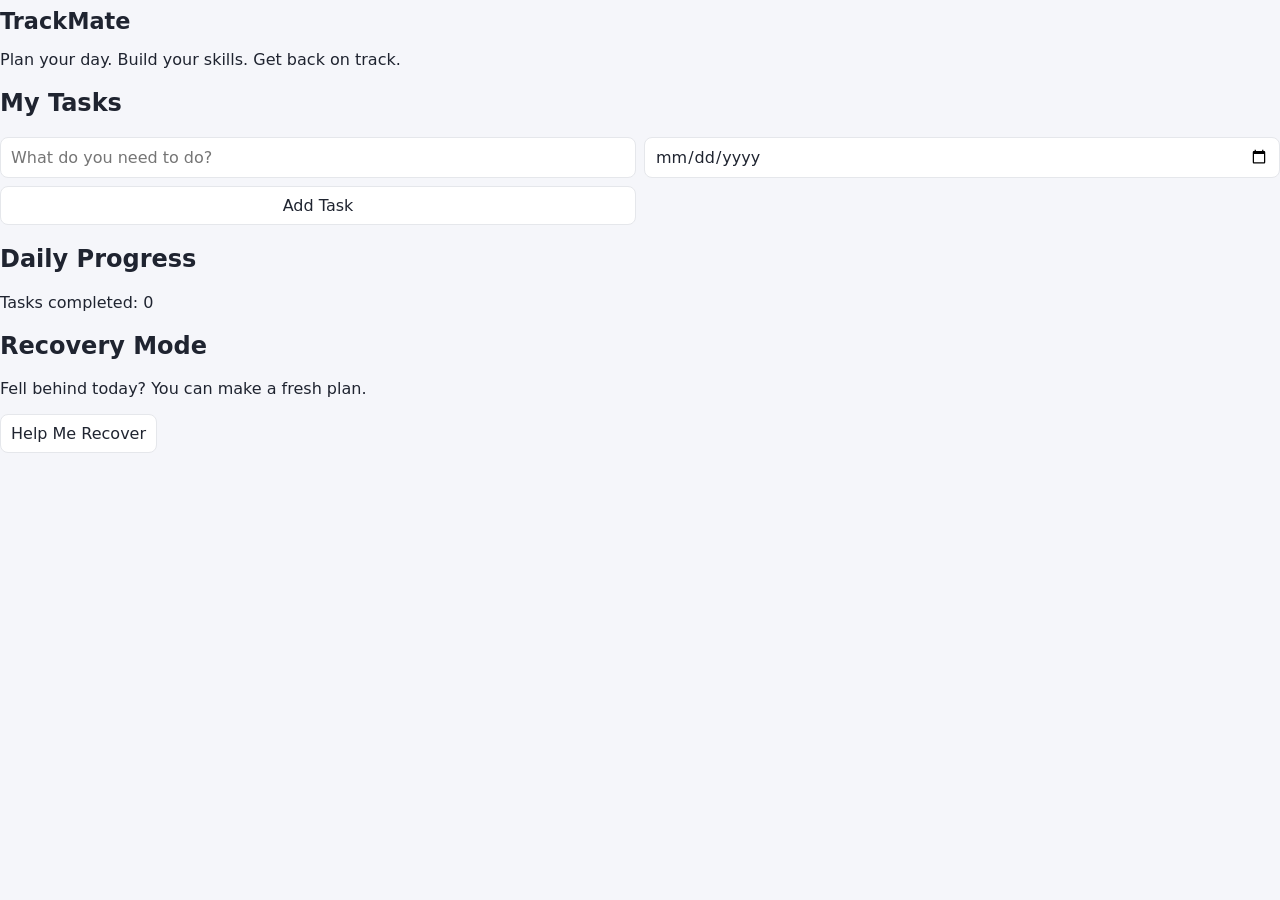
==== index.html @ 180ec4a2 "Add TrackMate student task tracker" ====
<!DOCTYPE html>
<html lang="en">
<head>
    <meta charset="UTF-8">
    <meta name="viewport" content="width=device-width, initial-scale=1.0">
    <title>TrackMate</title>
    <link rel="stylesheet" href="style.css">
</head>
<body>

    <header>
        <h1>TrackMate</h1>
        <p>Plan your day. Build your skills. Get back on track.</p>
    </header>

    <main>
        <section>
            <h2>My Tasks</h2>

            <form id="taskForm">
                <input
                    type="text"
                    id="taskInput"
                    placeholder="What do you need to do?"
                    required
                >

                <input type="date" id="taskDeadline" required>

                <button type="submit">Add Task</button>
            </form>

            <ul id="taskList"></ul>
        </section>

        <section>
            <h2>Daily Progress</h2>
            <p>Tasks completed: <span id="completedCount">0</span></p>
        </section>

        <section>
            <h2>Recovery Mode</h2>
            <p>Fell behind today? You can make a fresh plan.</p>
            <button id="recoveryButton">Help Me Recover</button>
            <p id="recoveryResult"></p>
        </section>
    </main>

    <script src="script.js"></script>
</body>
</html>
---- style.css ----
:root {
  --bg: #f5f6fa;
  --card: #fff;
  --text: #1f2430;
  --muted: #6b7280;
  --primary: #4f46e5;
  --border: #e5e7eb;
  --high: #ef4444;
  --med: #f59e0b;
  --low: #10b981;
}

@media (prefers-color-scheme: dark) {
  :root {
    --bg: #111827;
    --card: #1f2937;
    --text: #f3f4f6;
    --muted: #9ca3af;
    --border: #374151;
  }
}

* { box-sizing: border-box; }

body {
  margin: 0;
  font-family: system-ui, -apple-system, "Segoe UI", Roboto, sans-serif;
  background: var(--bg);
  color: var(--text);
}

.wrap { max-width: 820px; margin: 0 auto; padding: 16px; }

h1 { font-size: 1.4rem; margin: 8px 0 14px; }

.card {
  background: var(--card);
  border: 1px solid var(--border);
  border-radius: 12px;
  padding: 14px;
  margin-bottom: 14px;
}

/* Stats */
.stats { display: grid; grid-template-columns: repeat(4, 1fr); gap: 8px; text-align: center; }
.stats b { display: block; font-size: 1.3rem; }
.stats span { font-size: 0.75rem; color: var(--muted); }

.bar { height: 8px; background: var(--border); border-radius: 99px; overflow: hidden; margin-top: 12px; }
.bar div { height: 100%; background: var(--primary); width: 0; transition: width 0.3s; }

/* Form */
form { display: grid; grid-template-columns: 1fr 1fr; gap: 8px; }
form .full { grid-column: 1 / -1; }

input, select, textarea, button {
  font: inherit;
  padding: 9px 10px;
  border-radius: 8px;
  border: 1px solid var(--border);
  background: var(--card);
  color: var(--text);
  width: 100%;
}

textarea { resize: vertical; min-height: 54px; }
button { cursor: pointer; width: auto; }
.primary { background: var(--primary); color: #fff; border-color: var(--primary); font-weight: 600; }

/* Toolbar */
.toolbar { display: flex; flex-wrap: wrap; gap: 8px; margin-bottom: 12px; }
.toolbar input { flex: 1 1 160px; }
.toolbar select { flex: 0 1 130px; }

/* Tasks */
.task { display: flex; gap: 10px; align-items: flex-start; border-left: 4px solid var(--med); }
.task.high { border-left-color: var(--high); }
.task.low { border-left-color: var(--low); }
.task.done .title { text-decoration: line-through; color: var(--muted); }
.task input[type=checkbox] { width: 20px; height: 20px; margin-top: 3px; flex: none; }

.body { flex: 1; min-width: 0; }
.title { font-weight: 600; word-break: break-word; }
.meta { font-size: 0.8rem; color: var(--muted); margin-top: 4px; display: flex; flex-wrap: wrap; gap: 8px; }
.tag { background: var(--bg); padding: 2px 8px; border-radius: 99px; border: 1px solid var(--border); }
.overdue { color: var(--high); font-weight: 600; }
.notes { font-size: 0.85rem; margin-top: 6px; color: var(--muted); }

.actions button { padding: 4px 8px; font-size: 0.8rem; margin-left: 4px; }
.empty { text-align: center; color: var(--muted); padding: 24px; }

@media (max-width: 480px) {
  form { grid-template-columns: 1fr; }
}
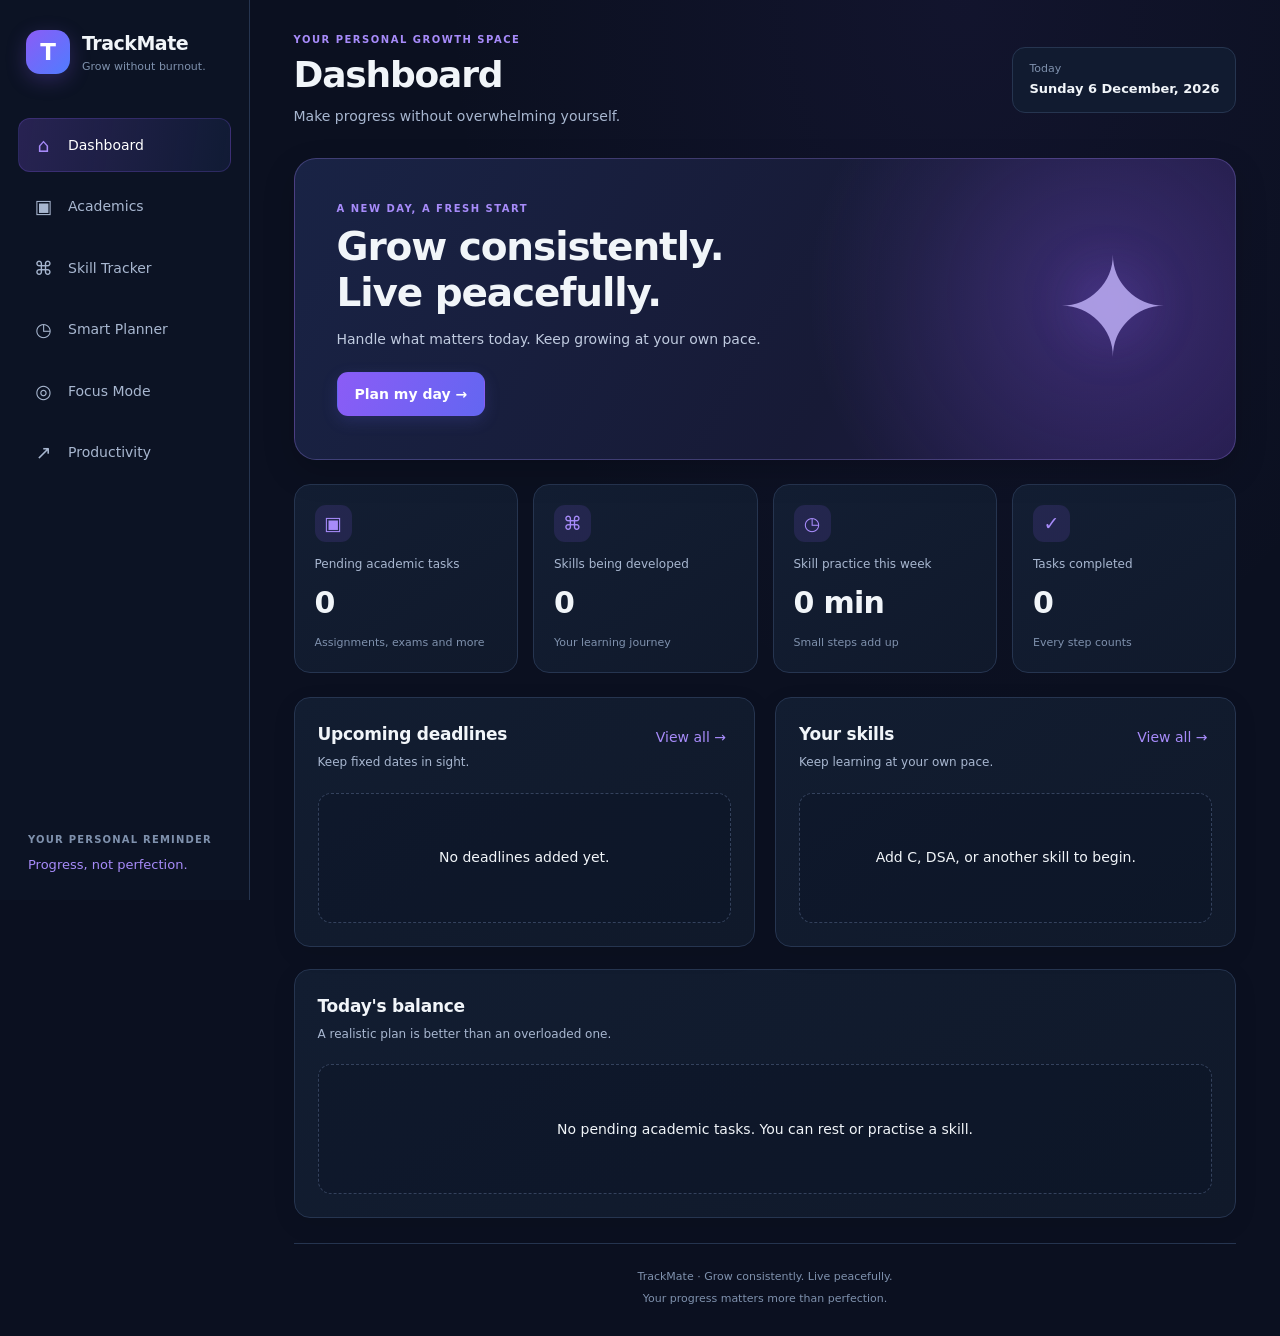
==== commit 6c38f206: "Task completed" ====
--- a/index.html
+++ b/index.html
@@ -1,51 +1,589 @@
+
 <!DOCTYPE html>
 <html lang="en">
 <head>
     <meta charset="UTF-8">
     <meta name="viewport" content="width=device-width, initial-scale=1.0">
-    <title>TrackMate</title>
+
+    <meta name="theme-color" content="#0b1020">
+    <meta name="description" content="TrackMate helps students balance academics, skill development, focus and rest.">
+
+    <title>TrackMate | Grow Consistently, Live Peacefully</title>
+
     <link rel="stylesheet" href="style.css">
+    <script src="script.js" defer></script>
 </head>
+
 <body>
-
-    <header>
-        <h1>TrackMate</h1>
-        <p>Plan your day. Build your skills. Get back on track.</p>
-    </header>
-
-    <main>
-        <section>
-            <h2>My Tasks</h2>
-
-            <form id="taskForm">
-                <input
-                    type="text"
-                    id="taskInput"
-                    placeholder="What do you need to do?"
-                    required
-                >
-
-                <input type="date" id="taskDeadline" required>
-
-                <button type="submit">Add Task</button>
-            </form>
-
-            <ul id="taskList"></ul>
-        </section>
-
-        <section>
-            <h2>Daily Progress</h2>
-            <p>Tasks completed: <span id="completedCount">0</span></p>
-        </section>
-
-        <section>
-            <h2>Recovery Mode</h2>
-            <p>Fell behind today? You can make a fresh plan.</p>
-            <button id="recoveryButton">Help Me Recover</button>
-            <p id="recoveryResult"></p>
-        </section>
-    </main>
-
-    <script src="script.js"></script>
+    <div class="app-container">
+
+        <!-- SIDEBAR -->
+        <aside class="sidebar">
+            <div class="brand">
+                <div class="brand-icon">T</div>
+                <div>
+                    <h2>TrackMate</h2>
+                    <p>Grow without burnout.</p>
+                </div>
+            </div>
+
+            <nav class="navigation" aria-label="Main navigation">
+                <button class="nav-item active" data-section="dashboard">
+                    <span>⌂</span> Dashboard
+                </button>
+
+                <button class="nav-item" data-section="academics">
+                    <span>▣</span> Academics
+                </button>
+
+                <button class="nav-item" data-section="skills">
+                    <span>⌘</span> Skill Tracker
+                </button>
+
+                <button class="nav-item" data-section="planner">
+                    <span>◷</span> Smart Planner
+                </button>
+
+                <button class="nav-item" data-section="focus">
+                    <span>◎</span> Focus Mode
+                </button>
+
+                <button class="nav-item" data-section="analytics">
+                    <span>↗</span> Productivity
+                </button>
+            </nav>
+
+            <div class="sidebar-footer">
+                <p>YOUR PERSONAL REMINDER</p>
+                <p class="sidebar-quote">
+                    Progress, not perfection.
+                </p>
+            </div>
+        </aside>
+
+        <!-- MAIN CONTENT -->
+        <main class="main-content">
+
+            <header class="topbar">
+                <div>
+                    <p class="eyebrow">YOUR PERSONAL GROWTH SPACE</p>
+                    <h1 id="pageTitle">Dashboard</h1>
+                    <p id="pageSubtitle">
+                        Make progress without overwhelming yourself.
+                    </p>
+                </div>
+
+                <div class="today-display">
+                    <span>Today</span>
+                    <strong id="currentDate">--</strong>
+                </div>
+            </header>
+
+            <!-- DASHBOARD -->
+            <section class="app-section active" id="dashboard">
+                <div class="welcome-card">
+                    <div>
+                        <p class="eyebrow">A NEW DAY, A FRESH START</p>
+                        <h2>Grow consistently.<br>Live peacefully.</h2>
+                        <p>
+                            Handle what matters today. Keep growing at
+                            your own pace.
+                        </p>
+                        <button class="primary-button" data-go="planner">
+                            Plan my day →
+                        </button>
+                    </div>
+                    <div class="welcome-decoration" aria-hidden="true">
+                        ✦
+                    </div>
+                </div>
+
+                <div class="stats-grid">
+                    <article class="stat-card">
+                        <span class="stat-icon">▣</span>
+                        <p>Pending academic tasks</p>
+                        <h3 id="pendingCount">0</h3>
+                        <span>Assignments, exams and more</span>
+                    </article>
+
+                    <article class="stat-card">
+                        <span class="stat-icon">⌘</span>
+                        <p>Skills being developed</p>
+                        <h3 id="skillCount">0</h3>
+                        <span>Your learning journey</span>
+                    </article>
+
+                    <article class="stat-card">
+                        <span class="stat-icon">◷</span>
+                        <p>Skill practice this week</p>
+                        <h3 id="weeklySkillTime">0 min</h3>
+                        <span>Small steps add up</span>
+                    </article>
+
+                    <article class="stat-card">
+                        <span class="stat-icon">✓</span>
+                        <p>Tasks completed</p>
+                        <h3 id="completedCount">0</h3>
+                        <span>Every step counts</span>
+                    </article>
+                </div>
+
+                <div class="content-grid">
+                    <article class="panel">
+                        <div class="panel-heading">
+                            <div>
+                                <h2>Upcoming deadlines</h2>
+                                <p>Keep fixed dates in sight.</p>
+                            </div>
+                            <button class="text-button" data-go="academics">
+                                View all →
+                            </button>
+                        </div>
+                        <div id="upcomingDeadlines" class="empty-state">
+                            <span>✦</span>
+                            <p>No deadlines added yet.</p>
+                            <small>Add an assignment or exam to get started.</small>
+                        </div>
+                    </article>
+
+                    <article class="panel">
+                        <div class="panel-heading">
+                            <div>
+                                <h2>Your skills</h2>
+                                <p>Keep learning at your own pace.</p>
+                            </div>
+                            <button class="text-button" data-go="skills">
+                                View all →
+                            </button>
+                        </div>
+                        <div id="dashboardSkills" class="empty-state">
+                            <span>⌘</span>
+                            <p>Your learning journey starts here.</p>
+                            <small>Add C, DSA or any skill you want to learn.</small>
+                        </div>
+                    </article>
+                </div>
+
+                <article class="panel">
+                    <div class="panel-heading">
+                        <div>
+                            <h2>Today's balance</h2>
+                            <p>A realistic plan is better than an overloaded one.</p>
+                        </div>
+                    </div>
+
+                    <div id="dashboardPlan" class="empty-state">
+                        <p>Your day doesn't need to be perfect.</p>
+                        <small>Tell TrackMate how much time you have.</small>
+                        <button class="primary-button" data-go="planner">
+                            Build today's plan
+                        </button>
+                    </div>
+                </article>
+            </section>
+
+            <!-- ACADEMICS -->
+            <section class="app-section" id="academics">
+                <div class="section-intro">
+                    <h2>Academic Tracker</h2>
+                    <p>
+                        Deadlines are fixed. Your plan can adapt around them.
+                    </p>
+                </div>
+
+                <div class="content-grid">
+                    <article class="panel">
+                        <h2>Add academic work</h2>
+                        <p class="panel-description">
+                            Record the actual due date and estimated effort.
+                        </p>
+
+                        <form id="academicForm" class="app-form">
+                            <label for="academicTitle">Task name</label>
+                            <input
+                                id="academicTitle"
+                                name="title"
+                                type="text"
+                                placeholder="e.g. Physics assignment"
+                                maxlength="120"
+                                required
+                            >
+
+                            <label for="academicType">Type</label>
+                            <select id="academicType" name="type" required>
+                                <option value="assignment">Assignment</option>
+                                <option value="exam">Exam</option>
+                                <option value="quiz">Quiz</option>
+                                <option value="project">Project</option>
+                                <option value="other">Other</option>
+                            </select>
+
+                            <label for="academicSubject">Subject</label>
+                            <input
+                                id="academicSubject"
+                                name="subject"
+                                type="text"
+                                placeholder="e.g. Mathematics"
+                                maxlength="100"
+                            >
+
+                            <label for="academicDeadline">Fixed deadline</label>
+                            <input
+                                id="academicDeadline"
+                                name="deadline"
+                                type="date"
+                                required
+                            >
+
+                            <label for="academicEffort">
+                                Estimated work needed (minutes)
+                            </label>
+                            <input
+                                id="academicEffort"
+                                name="effort"
+                                type="number"
+                                min="5"
+                                max="1440"
+                                value="60"
+                                required
+                            >
+
+                            <label for="academicPriority">Priority</label>
+                            <select id="academicPriority" name="priority">
+                                <option value="high">High</option>
+                                <option value="medium" selected>Medium</option>
+                                <option value="low">Low</option>
+                            </select>
+
+                            <button type="submit" class="primary-button">
+                                + Add academic task
+                            </button>
+                        </form>
+                    </article>
+
+                    <article class="panel">
+                        <div class="panel-heading">
+                            <div>
+                                <h2>Your academic schedule</h2>
+                                <p>Sorted by urgency and date.</p>
+                            </div>
+                        </div>
+                        <div id="academicTaskList" class="item-list">
+                            <p class="empty-message">
+                                Your academic tasks will appear here.
+                            </p>
+                        </div>
+                    </article>
+                </div>
+            </section>
+
+            <!-- SKILL TRACKER -->
+            <section class="app-section" id="skills">
+                <div class="section-intro">
+                    <h2>Skill Growth Tracker</h2>
+                    <p>
+                        Build valuable skills alongside your academics,
+                        one session at a time.
+                    </p>
+                </div>
+
+                <div class="stats-grid">
+                    <article class="stat-card">
+                        <p>Active skills</p>
+                        <h3 id="totalSkills">0</h3>
+                    </article>
+                    <article class="stat-card">
+                        <p>Total practice time</p>
+                        <h3 id="totalSkillTime">0 min</h3>
+                    </article>
+                    <article class="stat-card">
+                        <p>Topics completed</p>
+                        <h3 id="topicsCompleted">0</h3>
+                    </article>
+                    <article class="stat-card">
+                        <p>Sessions logged</p>
+                        <h3 id="totalSessions">0</h3>
+                    </article>
+                </div>
+
+                <div class="content-grid">
+                    <article class="panel">
+                        <h2>Add a skill</h2>
+                        <p class="panel-description">
+                            Choose what you want to improve.
+                        </p>
+
+                        <form id="skillForm" class="app-form">
+                            <label for="skillName">Skill name</label>
+                            <input
+                                id="skillName"
+                                name="name"
+                                type="text"
+                                placeholder="e.g. C Programming"
+                                maxlength="100"
+                                required
+                            >
+
+                            <label for="skillCategory">Category</label>
+                            <select id="skillCategory" name="category">
+                                <option value="Programming">Programming</option>
+                                <option value="DSA">DSA</option>
+                                <option value="Web Development">Web Development</option>
+                                <option value="Communication">Communication</option>
+                                <option value="Academic">Academic</option>
+                                <option value="Other">Other</option>
+                            </select>
+
+                            <label for="skillGoal">Weekly practice goal (minutes)</label>
+                            <input
+                                id="skillGoal"
+                                name="goal"
+                                type="number"
+                                min="10"
+                                max="10080"
+                                value="120"
+                                required
+                            >
+
+                            <label for="skillTarget">Target topics or milestones</label>
+                            <input
+                                id="skillTarget"
+                                name="skillTarget"
+                                type="text"
+                                placeholder="e.g. loops, arrays, pointers"
+                                maxlength="250"
+                            >
+
+                            <button type="submit" class="primary-button">
+                                + Add skill
+                            </button>
+                        </form>
+                    </article>
+
+                    <article class="panel">
+                        <div class="panel-heading">
+                            <div>
+                                <h2>Your learning journey</h2>
+                                <p>Progress is more than a streak.</p>
+                            </div>
+                        </div>
+                        <div id="skillList" class="item-list">
+                            <p class="empty-message">
+                                Add your first skill to begin tracking.
+                            </p>
+                        </div>
+                    </article>
+                </div>
+
+                <article class="panel">
+                    <h2>Log a practice session</h2>
+                    <p class="panel-description">
+                        Record time spent and what you learned.
+                    </p>
+
+                    <form id="sessionForm" class="app-form">
+                        <label for="sessionSkill">Skill</label>
+                        <select id="sessionSkill" name="skillId" required>
+                            <option value="">Add a skill first</option>
+                        </select>
+
+                        <label for="sessionDate">Practice date</label>
+                        <input
+                            id="sessionDate"
+                            name="date"
+                            type="date"
+                            required
+                        >
+
+                        <label for="sessionDuration">Duration (minutes)</label>
+                        <input
+                            id="sessionDuration"
+                            name="duration"
+                            type="number"
+                            min="1"
+                            max="1440"
+                            value="25"
+                            required
+                        >
+
+                        <label for="sessionTopic">Topic or activity completed</label>
+                        <input
+                            id="sessionTopic"
+                            name="topic"
+                            type="text"
+                            placeholder="e.g. Solved 3 array problems"
+                            maxlength="250"
+                            required
+                        >
+
+                        <label for="sessionNotes">Notes (optional)</label>
+                        <textarea
+                            id="sessionNotes"
+                            name="notes"
+                            rows="3"
+                            maxlength="1000"
+                            placeholder="What did you understand or find difficult?"
+                        ></textarea>
+
+                        <button type="submit" class="primary-button">
+                            Save practice session
+                        </button>
+                    </form>
+
+                    <div id="sessionHistory" class="item-list">
+                        <p class="empty-message">
+                            Your practice history will appear here.
+                        </p>
+                    </div>
+                </article>
+            </section>
+
+            <!-- SMART PLANNER -->
+            <section class="app-section" id="planner">
+                <div class="section-intro">
+                    <h2>Adaptive Daily Planner</h2>
+                    <p>
+                        Your schedule should fit your life—not the other way around.
+                    </p>
+                </div>
+
+                <article class="panel">
+                    <form id="plannerForm" class="app-form">
+                        <label for="availableMinutes">
+                            How much time can you realistically spare today?
+                        </label>
+                        <select id="availableMinutes" name="availableMinutes">
+                            <option value="30">30 minutes</option>
+                            <option value="60">1 hour</option>
+                            <option value="120" selected>2 hours</option>
+                            <option value="180">3 hours</option>
+                            <option value="240">4 hours</option>
+                            <option value="360">6 hours</option>
+                        </select>
+
+                        <label for="energyLevel">How is your energy today?</label>
+                        <select id="energyLevel" name="energy">
+                            <option value="low">Low — keep it light</option>
+                            <option value="medium" selected>
+                                Moderate — a balanced day
+                            </option>
+                            <option value="high">High — I have more capacity</option>
+                        </select>
+
+                        <label for="plannerPreference">Today's preference</label>
+                        <select id="plannerPreference" name="preference">
+                            <option value="balanced">Balance everything</option>
+                            <option value="academics">Prioritize academics</option>
+                            <option value="skills">Include skill practice if possible</option>
+                        </select>
+
+                        <button type="submit" class="primary-button">
+                            Generate realistic plan
+                        </button>
+                    </form>
+                </article>
+
+                <article class="panel">
+                    <h2>Your suggested plan</h2>
+                    <div id="plannerResult" class="empty-state">
+                        <p>Your plan will appear here.</p>
+                    </div>
+                </article>
+            </section>
+
+            <!-- FOCUS MODE -->
+            <section class="app-section" id="focus">
+                <div class="section-intro">
+                    <h2>Focus Mode</h2>
+                    <p>Work on one thing at a time. Breaks are productive too.</p>
+                </div>
+
+                <article class="panel focus-panel">
+                    <label for="focusTask">What are you focusing on?</label>
+                    <input
+                        id="focusTask"
+                        type="text"
+                        placeholder="e.g. Practice C loops"
+                        maxlength="120"
+                    >
+
+                    <label for="focusDuration">Session duration</label>
+                    <select id="focusDuration">
+                        <option value="15">15 minutes</option>
+                        <option value="25" selected>25 minutes</option>
+                        <option value="45">45 minutes</option>
+                        <option value="60">60 minutes</option>
+                    </select>
+
+                    <div id="focusTimer" class="focus-timer" role="timer"
+                         aria-live="off">
+                        25:00
+                    </div>
+
+                    <p id="focusStatus" role="status">
+                        Ready when you are.
+                    </p>
+
+                    <div class="button-row">
+                        <button id="startFocus" class="primary-button"
+                                type="button">Start</button>
+                        <button id="pauseFocus" class="secondary-button"
+                                type="button">Pause</button>
+                        <button id="resetFocus" class="secondary-button"
+                                type="button">Reset</button>
+                    </div>
+                </article>
+            </section>
+
+            <!-- PRODUCTIVITY ANALYTICS -->
+            <section class="app-section" id="analytics">
+                <div class="section-intro">
+                    <h2>Productivity Insights</h2>
+                    <p>
+                        Understand your habits without judging yourself.
+                    </p>
+                </div>
+
+                <div class="stats-grid">
+                    <article class="stat-card">
+                        <p>Tasks completed</p>
+                        <h3 id="analyticsCompleted">0</h3>
+                    </article>
+                    <article class="stat-card">
+                        <p>Tasks remaining</p>
+                        <h3 id="analyticsPending">0</h3>
+                    </article>
+                    <article class="stat-card">
+                        <p>Skill practice this week</p>
+                        <h3 id="analyticsSkillTime">0 min</h3>
+                    </article>
+                    <article class="stat-card">
+                        <p>Focus sessions completed</p>
+                        <h3 id="analyticsFocusSessions">0</h3>
+                    </article>
+                </div>
+
+                <article class="panel">
+                    <h2>Academic workload</h2>
+                    <div id="workloadAnalysis" class="empty-state">
+                        Add academic tasks to see your workload.
+                    </div>
+                </article>
+
+                <article class="panel">
+                    <h2>Skill development summary</h2>
+                    <div id="skillAnalysis" class="empty-state">
+                        Log practice sessions to see your learning trends.
+                    </div>
+                </article>
+            </section>
+
+            <footer class="app-footer">
+                <p>TrackMate · Grow consistently. Live peacefully.</p>
+                <p>Your progress matters more than perfection.</p>
+            </footer>
+
+        </main>
+    </div>
 </body>
-</html>+</html>
--- a/style.css
+++ b/style.css
@@ -1,94 +1,1203 @@
+
+/* =========================================
+   TRACKMATE — COMPLETE DARK UI
+   Grow consistently. Live peacefully.
+========================================= */
+
 :root {
-  --bg: #f5f6fa;
-  --card: #fff;
-  --text: #1f2430;
-  --muted: #6b7280;
-  --primary: #4f46e5;
-  --border: #e5e7eb;
-  --high: #ef4444;
-  --med: #f59e0b;
-  --low: #10b981;
-}
-
-@media (prefers-color-scheme: dark) {
-  :root {
-    --bg: #111827;
-    --card: #1f2937;
-    --text: #f3f4f6;
-    --muted: #9ca3af;
-    --border: #374151;
-  }
-}
-
-* { box-sizing: border-box; }
+    color-scheme: dark;
+
+    --bg: #0b1020;
+    --bg-soft: #0f172a;
+    --sidebar: #0d1425;
+    --panel: #111b30;
+    --panel-hover: #17243b;
+    --input-bg: #0b1325;
+
+    --border: #263550;
+    --border-light: #344563;
+
+    --text: #f1f5f9;
+    --text-secondary: #a8b7d0;
+    --muted: #7f91ad;
+
+    --primary: #8b5cf6;
+    --primary-light: #a78bfa;
+    --blue: #60a5fa;
+    --green: #34d399;
+    --yellow: #fbbf24;
+    --red: #fb7185;
+
+    --radius-sm: 10px;
+    --radius-md: 16px;
+    --radius-lg: 22px;
+
+    --shadow: 0 12px 32px rgba(0, 0, 0, 0.18);
+    --transition: 180ms ease;
+}
+
+/* RESET */
+
+* {
+    box-sizing: border-box;
+    margin: 0;
+    padding: 0;
+}
+
+html {
+    scroll-behavior: smooth;
+    scroll-padding-top: 24px;
+}
 
 body {
-  margin: 0;
-  font-family: system-ui, -apple-system, "Segoe UI", Roboto, sans-serif;
-  background: var(--bg);
-  color: var(--text);
-}
-
-.wrap { max-width: 820px; margin: 0 auto; padding: 16px; }
-
-h1 { font-size: 1.4rem; margin: 8px 0 14px; }
-
-.card {
-  background: var(--card);
-  border: 1px solid var(--border);
-  border-radius: 12px;
-  padding: 14px;
-  margin-bottom: 14px;
-}
-
-/* Stats */
-.stats { display: grid; grid-template-columns: repeat(4, 1fr); gap: 8px; text-align: center; }
-.stats b { display: block; font-size: 1.3rem; }
-.stats span { font-size: 0.75rem; color: var(--muted); }
-
-.bar { height: 8px; background: var(--border); border-radius: 99px; overflow: hidden; margin-top: 12px; }
-.bar div { height: 100%; background: var(--primary); width: 0; transition: width 0.3s; }
-
-/* Form */
-form { display: grid; grid-template-columns: 1fr 1fr; gap: 8px; }
-form .full { grid-column: 1 / -1; }
-
-input, select, textarea, button {
-  font: inherit;
-  padding: 9px 10px;
-  border-radius: 8px;
-  border: 1px solid var(--border);
-  background: var(--card);
-  color: var(--text);
-  width: 100%;
-}
-
-textarea { resize: vertical; min-height: 54px; }
-button { cursor: pointer; width: auto; }
-.primary { background: var(--primary); color: #fff; border-color: var(--primary); font-weight: 600; }
-
-/* Toolbar */
-.toolbar { display: flex; flex-wrap: wrap; gap: 8px; margin-bottom: 12px; }
-.toolbar input { flex: 1 1 160px; }
-.toolbar select { flex: 0 1 130px; }
-
-/* Tasks */
-.task { display: flex; gap: 10px; align-items: flex-start; border-left: 4px solid var(--med); }
-.task.high { border-left-color: var(--high); }
-.task.low { border-left-color: var(--low); }
-.task.done .title { text-decoration: line-through; color: var(--muted); }
-.task input[type=checkbox] { width: 20px; height: 20px; margin-top: 3px; flex: none; }
-
-.body { flex: 1; min-width: 0; }
-.title { font-weight: 600; word-break: break-word; }
-.meta { font-size: 0.8rem; color: var(--muted); margin-top: 4px; display: flex; flex-wrap: wrap; gap: 8px; }
-.tag { background: var(--bg); padding: 2px 8px; border-radius: 99px; border: 1px solid var(--border); }
-.overdue { color: var(--high); font-weight: 600; }
-.notes { font-size: 0.85rem; margin-top: 6px; color: var(--muted); }
-
-.actions button { padding: 4px 8px; font-size: 0.8rem; margin-left: 4px; }
-.empty { text-align: center; color: var(--muted); padding: 24px; }
-
-@media (max-width: 480px) {
-  form { grid-template-columns: 1fr; }
-}+    min-height: 100vh;
+    background:
+        radial-gradient(
+            ellipse at 75% 0%,
+            rgba(91, 63, 181, 0.09),
+            transparent 38%
+        ),
+        var(--bg);
+    color: var(--text);
+    font-family:
+        Inter, ui-sans-serif, system-ui, -apple-system,
+        BlinkMacSystemFont, "Segoe UI", sans-serif;
+    font-size: 14px;
+    line-height: 1.6;
+    -webkit-font-smoothing: antialiased;
+}
+
+button,
+input,
+select,
+textarea {
+    font: inherit;
+}
+
+button {
+    color: inherit;
+}
+
+button:focus-visible,
+input:focus-visible,
+select:focus-visible,
+textarea:focus-visible {
+    outline: 2px solid var(--primary-light);
+    outline-offset: 3px;
+}
+
+button:disabled {
+    cursor: not-allowed;
+    opacity: 0.5;
+}
+
+a {
+    color: var(--primary-light);
+    text-decoration: none;
+}
+
+::selection {
+    color: white;
+    background: #7045d8;
+}
+
+/* APP LAYOUT */
+
+.app-container {
+    display: grid;
+    grid-template-columns: 250px minmax(0, 1fr);
+    min-height: 100vh;
+}
+
+.sidebar {
+    position: sticky;
+    top: 0;
+    display: flex;
+    flex-direction: column;
+    width: 250px;
+    height: 100vh;
+    padding: 28px 18px 20px;
+    overflow-y: auto;
+    background: rgba(13, 20, 37, 0.96);
+    border-right: 1px solid var(--border);
+}
+
+.brand {
+    display: flex;
+    align-items: center;
+    gap: 12px;
+    padding: 0 8px;
+    margin-bottom: 42px;
+}
+
+.brand-icon {
+    display: grid;
+    flex-shrink: 0;
+    place-items: center;
+    width: 44px;
+    height: 44px;
+    border-radius: 14px;
+    color: white;
+    font-size: 23px;
+    font-weight: 800;
+    background: linear-gradient(135deg, #8b5cf6, #4f7cff);
+    box-shadow: 0 6px 20px rgba(139, 92, 246, 0.25);
+}
+
+.brand h2 {
+    font-size: 19px;
+    letter-spacing: -0.5px;
+}
+
+.brand p {
+    color: var(--muted);
+    font-size: 11px;
+}
+
+.navigation {
+    display: flex;
+    flex-direction: column;
+    gap: 7px;
+}
+
+.nav-item {
+    display: flex;
+    align-items: center;
+    gap: 13px;
+    width: 100%;
+    min-height: 46px;
+    padding: 11px 13px;
+    border: 1px solid transparent;
+    border-radius: 12px;
+    background: transparent;
+    color: var(--text-secondary);
+    text-align: left;
+    cursor: pointer;
+    transition:
+        background var(--transition),
+        color var(--transition),
+        border-color var(--transition);
+}
+
+.nav-item span {
+    display: inline-grid;
+    place-items: center;
+    width: 23px;
+    font-size: 19px;
+}
+
+.nav-item:hover {
+    color: white;
+    background: var(--panel-hover);
+}
+
+.nav-item.active {
+    color: white;
+    border-color: rgba(139, 92, 246, 0.22);
+    background: linear-gradient(
+        100deg,
+        rgba(139, 92, 246, 0.22),
+        rgba(79, 124, 255, 0.08)
+    );
+}
+
+.nav-item.active span {
+    color: var(--primary-light);
+}
+
+.sidebar-footer {
+    margin-top: auto;
+    padding: 24px 10px 4px;
+}
+
+.sidebar-footer p:first-child {
+    color: var(--muted);
+    font-size: 10px;
+    font-weight: 700;
+    letter-spacing: 1.2px;
+}
+
+.sidebar-quote {
+    margin-top: 7px;
+    color: var(--primary-light);
+    font-size: 13px;
+}
+
+/* MAIN AREA */
+
+.main-content {
+    width: 100%;
+    min-width: 0;
+    max-width: 1600px;
+    padding: 32px clamp(18px, 3.4vw, 48px) 24px;
+    margin: 0 auto;
+}
+
+.topbar {
+    display: flex;
+    align-items: center;
+    justify-content: space-between;
+    gap: 20px;
+    margin-bottom: 30px;
+}
+
+.eyebrow {
+    margin-bottom: 5px;
+    color: var(--primary-light);
+    font-size: 10px;
+    font-weight: 800;
+    letter-spacing: 1.5px;
+}
+
+.topbar h1 {
+    font-size: clamp(27px, 3vw, 36px);
+    font-weight: 750;
+    letter-spacing: -1.2px;
+    line-height: 1.2;
+}
+
+.topbar > div:first-child > p:last-child {
+    margin-top: 9px;
+    color: var(--text-secondary);
+}
+
+.today-display {
+    flex-shrink: 0;
+    padding: 12px 16px;
+    border: 1px solid var(--border);
+    border-radius: 13px;
+    background: var(--panel);
+}
+
+.today-display span,
+.today-display strong {
+    display: block;
+}
+
+.today-display span {
+    color: var(--muted);
+    font-size: 11px;
+}
+
+.today-display strong {
+    margin-top: 2px;
+    font-size: 13px;
+}
+
+/* SECTION NAVIGATION */
+
+.app-section {
+    display: none;
+    animation: sectionEnter 220ms ease both;
+}
+
+.app-section.active {
+    display: block;
+}
+
+@keyframes sectionEnter {
+    from {
+        opacity: 0;
+        transform: translateY(5px);
+    }
+
+    to {
+        opacity: 1;
+        transform: translateY(0);
+    }
+}
+
+.section-intro {
+    margin-bottom: 23px;
+}
+
+.section-intro h2 {
+    font-size: 25px;
+    letter-spacing: -0.6px;
+}
+
+.section-intro p {
+    margin-top: 6px;
+    color: var(--text-secondary);
+}
+
+/* WELCOME CARD */
+
+.welcome-card {
+    position: relative;
+    display: flex;
+    align-items: center;
+    justify-content: space-between;
+    min-height: 230px;
+    padding: clamp(24px, 4vw, 42px);
+    margin-bottom: 24px;
+    overflow: hidden;
+    border: 1px solid rgba(167, 139, 250, 0.28);
+    border-radius: var(--radius-lg);
+    background:
+        radial-gradient(
+            circle at 85% 45%,
+            rgba(139, 92, 246, 0.28),
+            transparent 35%
+        ),
+        linear-gradient(120deg, #192345, #171a36 60%, #211a46);
+    box-shadow: var(--shadow);
+}
+
+.welcome-card > div:first-child {
+    position: relative;
+    z-index: 1;
+    max-width: 520px;
+}
+
+.welcome-card h2 {
+    margin: 7px 0 12px;
+    font-size: clamp(27px, 3.5vw, 39px);
+    line-height: 1.18;
+    letter-spacing: -1.1px;
+}
+
+.welcome-card > div > p:not(.eyebrow) {
+    max-width: 430px;
+    margin-bottom: 22px;
+    color: #c0cbe0;
+}
+
+.welcome-decoration {
+    padding-right: 24px;
+    color: rgba(196, 181, 253, 0.8);
+    font-size: clamp(75px, 11vw, 135px);
+    text-shadow: 0 0 55px rgba(139, 92, 246, 0.3);
+}
+
+/* BUTTONS */
+
+.primary-button,
+.secondary-button {
+    display: inline-flex;
+    align-items: center;
+    justify-content: center;
+    gap: 8px;
+    min-height: 43px;
+    padding: 10px 17px;
+    border: 1px solid transparent;
+    border-radius: 11px;
+    font-weight: 650;
+    cursor: pointer;
+    transition:
+        transform var(--transition),
+        box-shadow var(--transition),
+        background var(--transition);
+}
+
+.primary-button {
+    color: #fff;
+    background: linear-gradient(115deg, #8b5cf6, #6366f1);
+    box-shadow: 0 5px 16px rgba(99, 102, 241, 0.18);
+}
+
+.primary-button:hover {
+    transform: translateY(-1px);
+    box-shadow: 0 8px 23px rgba(99, 102, 241, 0.3);
+}
+
+.secondary-button {
+    border-color: var(--border-light);
+    background: var(--panel-hover);
+    color: var(--text);
+}
+
+.secondary-button:hover {
+    border-color: var(--primary);
+    background: #202c47;
+}
+
+.text-button {
+    padding: 5px;
+    border: 0;
+    background: transparent;
+    color: var(--primary-light);
+    cursor: pointer;
+}
+
+.text-button:hover {
+    color: white;
+}
+
+/* STATS */
+
+.stats-grid {
+    display: grid;
+    grid-template-columns: repeat(4, minmax(0, 1fr));
+    gap: 15px;
+    margin-bottom: 24px;
+}
+
+.stat-card {
+    min-width: 0;
+    padding: 20px;
+    border: 1px solid var(--border);
+    border-radius: var(--radius-md);
+    background: linear-gradient(145deg, #131e33, #10192b);
+    transition:
+        transform var(--transition),
+        border-color var(--transition);
+}
+
+.stat-card:hover {
+    transform: translateY(-2px);
+    border-color: var(--border-light);
+}
+
+.stat-icon {
+    display: inline-grid;
+    place-items: center;
+    width: 37px;
+    height: 37px;
+    margin-bottom: 13px;
+    border-radius: 11px;
+    background: rgba(139, 92, 246, 0.14);
+    color: var(--primary-light);
+    font-size: 19px;
+}
+
+.stat-card > p {
+    color: var(--text-secondary);
+    font-size: 12px;
+}
+
+.stat-card h3 {
+    margin: 5px 0 3px;
+    font-size: clamp(22px, 2.5vw, 30px);
+    letter-spacing: -0.7px;
+    overflow-wrap: anywhere;
+}
+
+.stat-card > span:last-child {
+    color: var(--muted);
+    font-size: 11px;
+}
+
+/* CONTENT GRID AND PANELS */
+
+.content-grid {
+    display: grid;
+    grid-template-columns: repeat(2, minmax(0, 1fr));
+    gap: 20px;
+    margin-bottom: 22px;
+}
+
+.panel {
+    min-width: 0;
+    padding: 23px;
+    margin-bottom: 22px;
+    border: 1px solid var(--border);
+    border-radius: var(--radius-md);
+    background: linear-gradient(145deg, #121d31, #10192a);
+    box-shadow: 0 7px 24px rgba(0, 0, 0, 0.08);
+}
+
+.content-grid .panel {
+    margin-bottom: 0;
+}
+
+.panel h2 {
+    font-size: 17px;
+    letter-spacing: -0.25px;
+}
+
+.panel-description,
+.panel-heading p {
+    margin-top: 5px;
+    color: var(--text-secondary);
+    font-size: 12px;
+}
+
+.panel-heading {
+    display: flex;
+    align-items: flex-start;
+    justify-content: space-between;
+    gap: 14px;
+    margin-bottom: 20px;
+}
+
+.panel-heading > * {
+    min-width: 0;
+}
+
+/* EMPTY STATES */
+
+.empty-state {
+    display: flex;
+    flex-direction: column;
+    align-items: center;
+    justify-content: center;
+    min-height: 130px;
+    padding: 22px 12px;
+    border: 1px dashed #34425d;
+    border-radius: 13px;
+    background: rgba(11, 19, 37, 0.38);
+    text-align: center;
+}
+
+.empty-state > span {
+    margin-bottom: 8px;
+    color: var(--primary-light);
+    font-size: 27px;
+}
+
+.empty-state > p {
+    color: var(--text);
+}
+
+.empty-state small {
+    margin-top: 5px;
+    color: var(--muted);
+}
+
+.empty-state .primary-button {
+    margin-top: 15px;
+}
+
+.empty-message {
+    padding: 18px 10px;
+    color: var(--muted);
+    text-align: center;
+    font-size: 13px;
+}
+
+/* FORMS */
+
+.app-form {
+    display: flex;
+    flex-direction: column;
+    gap: 10px;
+    margin-top: 20px;
+}
+
+.app-form label,
+.focus-panel > label {
+    margin-top: 5px;
+    color: #d6dfef;
+    font-size: 12px;
+    font-weight: 600;
+}
+
+input:not([type="checkbox"]):not([type="radio"]),
+select,
+textarea {
+    width: 100%;
+    min-width: 0;
+    min-height: 44px;
+    padding: 11px 13px;
+    border: 1px solid var(--border-light);
+    border-radius: var(--radius-sm);
+    outline: none;
+    background-color: var(--input-bg);
+    color: var(--text);
+    transition:
+        border-color var(--transition),
+        box-shadow var(--transition);
+}
+
+input::placeholder,
+textarea::placeholder {
+    color: #71819d;
+    opacity: 1;
+}
+
+input:not([type="checkbox"]):not([type="radio"]):hover,
+select:hover,
+textarea:hover {
+    border-color: #506283;
+}
+
+input:not([type="checkbox"]):not([type="radio"]):focus,
+select:focus,
+textarea:focus {
+    border-color: var(--primary);
+    box-shadow: 0 0 0 3px rgba(139, 92, 246, 0.12);
+}
+
+input[type="date"] {
+    color-scheme: dark;
+    cursor: pointer;
+}
+
+input[type="date"]::-webkit-calendar-picker-indicator {
+    cursor: pointer;
+    opacity: 0.85;
+}
+
+select {
+    cursor: pointer;
+}
+
+select option {
+    background: #111b30;
+    color: var(--text);
+}
+
+textarea {
+    resize: vertical;
+    min-height: 85px;
+}
+
+.app-form > button {
+    width: 100%;
+    margin-top: 10px;
+}
+
+/* SMALL CHECKBOXES AND RADIOS */
+
+input[type="checkbox"],
+input[type="radio"] {
+    width: 16px;
+    height: 16px;
+    min-width: 16px;
+    min-height: 16px;
+    margin: 0 8px 0 0;
+    padding: 0;
+    accent-color: var(--primary);
+    cursor: pointer;
+    vertical-align: middle;
+}
+
+input[type="checkbox"]:focus-visible,
+input[type="radio"]:focus-visible {
+    outline: 2px solid var(--primary-light);
+    outline-offset: 2px;
+}
+
+/* TASKS, SKILLS AND HISTORY ITEMS */
+
+.item-list {
+    display: flex;
+    flex-direction: column;
+    gap: 12px;
+    min-width: 0;
+    margin-top: 18px;
+}
+
+.task-item,
+.skill-card,
+.history-item,
+.deadline-item,
+.plan-item {
+    min-width: 0;
+    padding: 16px;
+    border: 1px solid var(--border);
+    border-radius: 13px;
+    background: rgba(11, 19, 37, 0.55);
+    overflow-wrap: anywhere;
+}
+
+.task-item:hover,
+.skill-card:hover,
+.history-item:hover,
+.deadline-item:hover {
+    border-color: #405273;
+}
+
+.task-item h3,
+.skill-card h3,
+.history-item h3,
+.deadline-item h3,
+.plan-item h3 {
+    font-size: 14px;
+    font-weight: 650;
+}
+
+.task-item p,
+.skill-card p,
+.history-item p,
+.deadline-item p,
+.plan-item p {
+    margin-top: 5px;
+    color: var(--text-secondary);
+    font-size: 12px;
+}
+
+.task-item.completed {
+    opacity: 0.65;
+}
+
+.task-item.completed h3,
+.task-item.completed .task-title {
+    text-decoration: line-through;
+}
+
+.task-label {
+    display: flex;
+    align-items: flex-start;
+    gap: 8px;
+}
+
+.task-label input[type="checkbox"] {
+    flex-shrink: 0;
+    margin-top: 3px;
+}
+
+.item-actions,
+.button-row {
+    display: flex;
+    flex-wrap: wrap;
+    align-items: center;
+    gap: 9px;
+    margin-top: 14px;
+}
+
+.item-actions button {
+    padding: 6px 10px;
+    border: 1px solid var(--border-light);
+    border-radius: 8px;
+    background: var(--panel-hover);
+    color: var(--text-secondary);
+    font-size: 12px;
+    cursor: pointer;
+}
+
+.item-actions button:hover {
+    color: white;
+    border-color: var(--primary);
+}
+
+.item-actions .delete-button {
+    color: #fda4af;
+}
+
+.skill-progress {
+    width: 100%;
+    height: 7px;
+    margin: 13px 0 6px;
+    overflow: hidden;
+    border-radius: 99px;
+    background: #263550;
+}
+
+.skill-progress-bar {
+    height: 100%;
+    border-radius: inherit;
+    background: linear-gradient(90deg, #8b5cf6, #60a5fa);
+    transition: width 300ms ease;
+}
+
+.skill-meta {
+    display: flex;
+    flex-wrap: wrap;
+    justify-content: space-between;
+    gap: 6px;
+    color: var(--muted);
+    font-size: 11px;
+}
+
+/* STATUS LABELS */
+
+.badge,
+.status-badge {
+    display: inline-flex;
+    align-items: center;
+    width: fit-content;
+    max-width: 100%;
+    padding: 4px 9px;
+    border: 1px solid var(--border);
+    border-radius: 99px;
+    background: var(--panel-hover);
+    color: var(--text-secondary);
+    font-size: 10px;
+    font-weight: 700;
+    overflow-wrap: anywhere;
+}
+
+.badge-high,
+.status-overdue {
+    border-color: rgba(251, 113, 133, 0.3);
+    background: rgba(251, 113, 133, 0.1);
+    color: #fda4af;
+}
+
+.badge-medium,
+.status-today {
+    border-color: rgba(251, 191, 36, 0.3);
+    background: rgba(251, 191, 36, 0.1);
+    color: #fcd34d;
+}
+
+.badge-low,
+.status-complete {
+    border-color: rgba(52, 211, 153, 0.25);
+    background: rgba(52, 211, 153, 0.1);
+    color: #6ee7b7;
+}
+
+/* DEADLINE ALERTS */
+
+.deadline-alert {
+    padding: 13px 15px;
+    margin: 10px 0;
+    border: 1px solid rgba(139, 92, 246, 0.35);
+    border-radius: 12px;
+    background: rgba(139, 92, 246, 0.1);
+    color: #ddd2ff;
+    font-size: 13px;
+}
+
+.deadline-alert.overdue {
+    border-color: rgba(251, 113, 133, 0.4);
+    background: rgba(251, 113, 133, 0.08);
+    color: #fda4af;
+}
+
+/* PLANNER */
+
+.plan-item {
+    display: flex;
+    align-items: flex-start;
+    gap: 13px;
+    margin-top: 11px;
+}
+
+.plan-item-time {
+    flex-shrink: 0;
+    min-width: 60px;
+    color: var(--primary-light);
+    font-size: 12px;
+    font-weight: 700;
+}
+
+.plan-item-content {
+    min-width: 0;
+    flex: 1;
+}
+
+.plan-note {
+    padding: 13px;
+    margin-top: 15px;
+    border-radius: 11px;
+    background: rgba(52, 211, 153, 0.07);
+    color: #a7f3d0;
+    font-size: 12px;
+}
+
+/* FOCUS MODE */
+
+.focus-panel {
+    max-width: 620px;
+    margin-right: auto;
+    margin-left: auto;
+    padding: clamp(22px, 5vw, 40px);
+    text-align: center;
+}
+
+.focus-panel > label {
+    display: block;
+    margin-bottom: 8px;
+    text-align: left;
+}
+
+.focus-panel > input,
+.focus-panel > select {
+    margin-bottom: 18px;
+    text-align: left;
+}
+
+.focus-timer {
+    margin: 24px 0 8px;
+    color: #c4b5fd;
+    font-size: clamp(55px, 10vw, 82px);
+    font-weight: 750;
+    font-variant-numeric: tabular-nums;
+    letter-spacing: -3px;
+    line-height: 1.2;
+}
+
+#focusStatus {
+    min-height: 25px;
+    color: var(--text-secondary);
+}
+
+.focus-panel .button-row {
+    justify-content: center;
+}
+
+/* ANALYTICS */
+
+.analysis-row {
+    padding: 14px 0;
+    border-bottom: 1px solid var(--border);
+}
+
+.analysis-row:last-child {
+    border-bottom: 0;
+}
+
+.analysis-row h3 {
+    font-size: 13px;
+}
+
+.analysis-row p {
+    margin-top: 4px;
+    color: var(--text-secondary);
+    font-size: 12px;
+}
+
+/* FOOTER */
+
+.app-footer {
+    padding: 24px 5px 5px;
+    margin-top: 25px;
+    border-top: 1px solid var(--border);
+    text-align: center;
+}
+
+.app-footer p {
+    color: var(--muted);
+    font-size: 11px;
+}
+
+.app-footer p + p {
+    margin-top: 4px;
+}
+
+/* SCROLLBARS */
+
+* {
+    scrollbar-width: thin;
+    scrollbar-color: #344563 #0b1020;
+}
+
+::-webkit-scrollbar {
+    width: 8px;
+    height: 8px;
+}
+
+::-webkit-scrollbar-track {
+    background: #0b1020;
+}
+
+::-webkit-scrollbar-thumb {
+    border: 2px solid #0b1020;
+    border-radius: 99px;
+    background: #344563;
+}
+
+/* TABLETS */
+
+@media (max-width: 1100px) {
+    .app-container {
+        grid-template-columns: 215px minmax(0, 1fr);
+    }
+
+    .sidebar {
+        width: 215px;
+        padding-right: 13px;
+        padding-left: 13px;
+    }
+
+    .stats-grid {
+        grid-template-columns: repeat(2, minmax(0, 1fr));
+    }
+
+    .content-grid {
+        gap: 15px;
+    }
+
+    .panel {
+        padding: 19px;
+    }
+}
+
+/* MOBILE */
+
+@media (max-width: 760px) {
+    .app-container {
+        display: flex;
+        flex-direction: column;
+    }
+
+    .sidebar {
+        position: relative;
+        top: auto;
+        z-index: 5;
+        width: 100%;
+        height: auto;
+        padding: 15px 16px 12px;
+        overflow: visible;
+        border-right: 0;
+        border-bottom: 1px solid var(--border);
+    }
+
+    .brand {
+        margin-bottom: 15px;
+    }
+
+    .brand-icon {
+        width: 38px;
+        height: 38px;
+        border-radius: 12px;
+        font-size: 20px;
+    }
+
+    .brand h2 {
+        font-size: 17px;
+    }
+
+    .navigation {
+        flex-direction: row;
+        gap: 8px;
+        padding-bottom: 5px;
+        overflow-x: auto;
+        scrollbar-width: thin;
+    }
+
+    .nav-item {
+        flex: 0 0 auto;
+        width: auto;
+        min-height: 40px;
+        padding: 9px 12px;
+        font-size: 12px;
+        white-space: nowrap;
+    }
+
+    .nav-item span {
+        width: auto;
+        font-size: 16px;
+    }
+
+    .sidebar-footer {
+        display: none;
+    }
+
+    .main-content {
+        padding: 23px 16px;
+    }
+
+    .topbar {
+        align-items: flex-start;
+        margin-bottom: 22px;
+    }
+
+    .topbar h1 {
+        font-size: 28px;
+    }
+
+    .today-display {
+        padding: 9px 11px;
+    }
+
+    .welcome-card {
+        min-height: 210px;
+        padding: 24px;
+    }
+
+    .welcome-decoration {
+        padding-right: 0;
+        font-size: 68px;
+        opacity: 0.65;
+    }
+
+    .content-grid {
+        grid-template-columns: 1fr;
+    }
+
+    .content-grid .panel {
+        margin-bottom: 0;
+    }
+
+    .stats-grid {
+        gap: 11px;
+    }
+
+    .stat-card {
+        padding: 15px;
+    }
+
+    .panel {
+        padding: 19px;
+    }
+}
+
+/* SMALL PHONES */
+
+@media (max-width: 430px) {
+    .main-content {
+        padding-right: 12px;
+        padding-left: 12px;
+    }
+
+    .topbar {
+        flex-direction: column;
+        gap: 12px;
+    }
+
+    .today-display {
+        align-self: flex-start;
+    }
+
+    .welcome-card {
+        padding: 21px 18px;
+    }
+
+    .welcome-decoration {
+        position: absolute;
+        right: 6px;
+        bottom: 12px;
+        font-size: 56px;
+        opacity: 0.3;
+    }
+
+    .stats-grid {
+        gap: 9px;
+    }
+
+    .stat-card {
+        padding: 13px 11px;
+    }
+
+    .stat-card h3 {
+        font-size: 23px;
+    }
+
+    .stat-card > p {
+        font-size: 11px;
+    }
+
+    .panel {
+        padding: 16px;
+    }
+
+    .panel-heading {
+        gap: 8px;
+    }
+
+    .panel-heading h2 {
+        font-size: 15px;
+    }
+
+    .plan-item {
+        gap: 9px;
+        padding: 12px;
+    }
+
+    .plan-item-time {
+        min-width: 48px;
+        font-size: 11px;
+    }
+
+    .button-row > button {
+        flex: 1;
+    }
+}
+
+/* REDUCED MOTION ACCESSIBILITY */
+
+@media (prefers-reduced-motion: reduce) {
+    *,
+    *::before,
+    *::after {
+        scroll-behavior: auto !important;
+        animation-duration: 0.01ms !important;
+        animation-iteration-count: 1 !important;
+        transition-duration: 0.01ms !important;
+    }
+}
